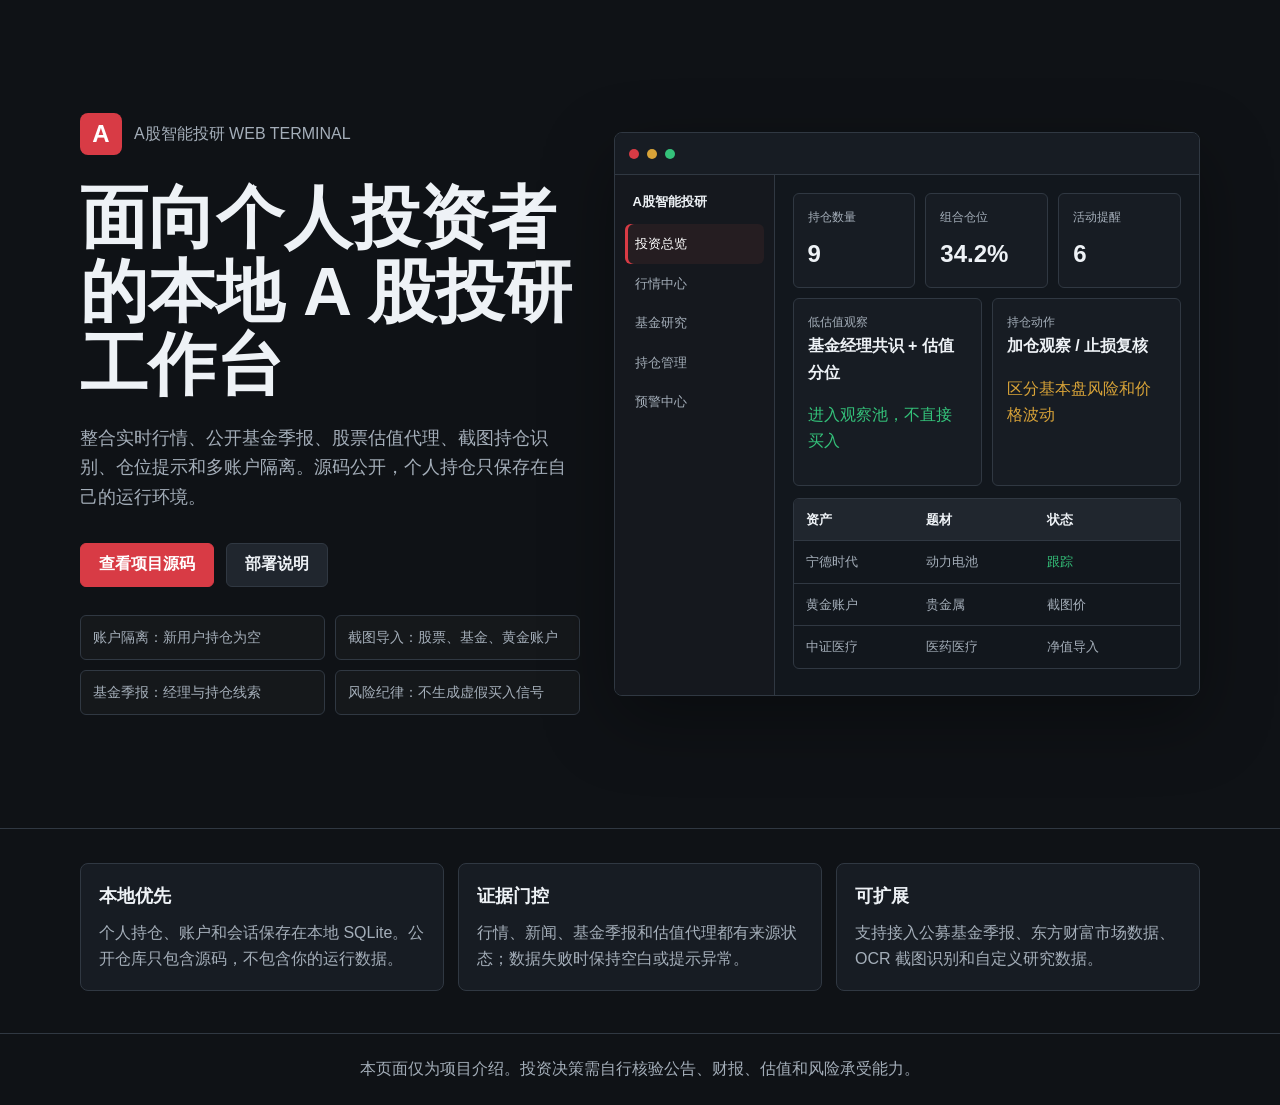
==== docs/index.html @ 87b338d2 "Add public promotion page" ====
<!doctype html>
<html lang="zh-CN">
<head>
  <meta charset="utf-8">
  <meta name="viewport" content="width=device-width,initial-scale=1">
  <meta name="description" content="A股智能投研网页版：行情、基金季报、截图持仓识别、低估值观察和多账户隔离。">
  <title>A股智能投研网页版</title>
  <style>
    :root {
      --bg: #0f1216;
      --panel: #171c23;
      --panel-2: #20262e;
      --line: #303842;
      --text: #eef2f6;
      --muted: #a4aeb9;
      --red: #d83b45;
      --green: #34c27a;
      --blue: #5b9ce6;
      --amber: #d8a338;
    }
    * { box-sizing: border-box; }
    body {
      margin: 0;
      font-family: "Microsoft YaHei", Arial, sans-serif;
      background: var(--bg);
      color: var(--text);
      line-height: 1.65;
    }
    a { color: inherit; }
    .top {
      min-height: 92vh;
      display: grid;
      align-items: center;
      padding: 28px;
    }
    .wrap {
      width: min(1120px, 100%);
      margin: 0 auto;
      display: grid;
      grid-template-columns: 0.92fr 1.08fr;
      gap: 34px;
      align-items: center;
    }
    .brand {
      display: flex;
      gap: 12px;
      align-items: center;
      color: var(--muted);
      margin-bottom: 26px;
    }
    .logo {
      width: 42px;
      height: 42px;
      display: grid;
      place-items: center;
      border-radius: 8px;
      background: var(--red);
      color: #fff;
      font-size: 24px;
      font-weight: 800;
    }
    h1 {
      margin: 0;
      font-size: clamp(34px, 6vw, 68px);
      line-height: 1.08;
      letter-spacing: 0;
    }
    .lead {
      margin: 22px 0 0;
      color: var(--muted);
      font-size: 18px;
      max-width: 640px;
    }
    .actions {
      margin-top: 30px;
      display: flex;
      flex-wrap: wrap;
      gap: 12px;
    }
    .btn {
      display: inline-flex;
      align-items: center;
      justify-content: center;
      min-height: 44px;
      padding: 0 18px;
      border-radius: 6px;
      border: 1px solid var(--line);
      text-decoration: none;
      font-weight: 700;
      background: var(--panel-2);
    }
    .btn.primary {
      border-color: var(--red);
      background: var(--red);
      color: #fff;
    }
    .points {
      margin-top: 28px;
      display: grid;
      grid-template-columns: repeat(2, minmax(0, 1fr));
      gap: 10px;
      color: var(--muted);
      font-size: 14px;
    }
    .points span {
      border: 1px solid var(--line);
      background: rgba(255,255,255,0.025);
      border-radius: 6px;
      padding: 10px 12px;
    }
    .screen {
      border: 1px solid var(--line);
      border-radius: 8px;
      background: #12171d;
      overflow: hidden;
      box-shadow: 0 24px 70px rgba(0,0,0,0.34);
    }
    .bar {
      height: 42px;
      display: flex;
      align-items: center;
      gap: 8px;
      padding: 0 14px;
      border-bottom: 1px solid var(--line);
      background: #171c23;
    }
    .dot { width: 10px; height: 10px; border-radius: 50%; background: var(--red); }
    .dot:nth-child(2) { background: var(--amber); }
    .dot:nth-child(3) { background: var(--green); }
    .dash {
      display: grid;
      grid-template-columns: 160px 1fr;
      min-height: 520px;
    }
    .nav {
      border-right: 1px solid var(--line);
      background: #15181e;
      padding: 16px 10px;
    }
    .nav b {
      display: block;
      margin: 0 8px 12px;
      font-size: 13px;
    }
    .nav span {
      display: block;
      color: var(--muted);
      padding: 9px 10px;
      border-radius: 6px;
      font-size: 13px;
    }
    .nav span.active {
      background: #251d21;
      color: #fff;
      box-shadow: inset 3px 0 0 var(--red);
    }
    .content { padding: 18px; }
    .metrics {
      display: grid;
      grid-template-columns: repeat(3, minmax(0, 1fr));
      gap: 10px;
    }
    .metric, .card {
      border: 1px solid var(--line);
      border-radius: 6px;
      background: var(--panel);
      padding: 14px;
    }
    .metric span, .card small {
      color: var(--muted);
      display: block;
      font-size: 12px;
    }
    .metric b { display: block; margin-top: 6px; font-size: 24px; }
    .grid {
      display: grid;
      grid-template-columns: 1fr 1fr;
      gap: 10px;
      margin-top: 10px;
    }
    .table {
      margin-top: 12px;
      border: 1px solid var(--line);
      border-radius: 6px;
      overflow: hidden;
    }
    .row {
      display: grid;
      grid-template-columns: 1fr 1fr 1fr;
      padding: 10px 12px;
      border-top: 1px solid var(--line);
      color: var(--muted);
      font-size: 13px;
    }
    .row:first-child {
      border-top: 0;
      background: #20262e;
      color: var(--text);
      font-weight: 700;
    }
    .tag { color: var(--green); }
    .risk { color: var(--amber); }
    .section {
      border-top: 1px solid var(--line);
      padding: 34px 28px 42px;
    }
    .section .inner {
      width: min(1120px, 100%);
      margin: 0 auto;
      display: grid;
      grid-template-columns: repeat(3, minmax(0, 1fr));
      gap: 14px;
    }
    .feature {
      border: 1px solid var(--line);
      border-radius: 8px;
      background: var(--panel);
      padding: 18px;
    }
    .feature h2 { margin: 0 0 8px; font-size: 18px; }
    .feature p { margin: 0; color: var(--muted); }
    .footer {
      color: var(--muted);
      text-align: center;
      padding: 22px;
      border-top: 1px solid var(--line);
    }
    @media (max-width: 860px) {
      .top { padding: 18px; }
      .wrap, .section .inner { grid-template-columns: 1fr; }
      .points, .grid, .metrics { grid-template-columns: 1fr; }
      .dash { grid-template-columns: 1fr; }
      .nav { display: none; }
    }
  </style>
</head>
<body>
  <main class="top">
    <div class="wrap">
      <section>
        <div class="brand"><span class="logo">A</span><span>A股智能投研 WEB TERMINAL</span></div>
        <h1>面向个人投资者的本地 A 股投研工作台</h1>
        <p class="lead">整合实时行情、公开基金季报、股票估值代理、截图持仓识别、仓位提示和多账户隔离。源码公开，个人持仓只保存在自己的运行环境。</p>
        <div class="actions">
          <a class="btn primary" href="https://github.com/atlantisjoin-maker/stock" target="_blank" rel="noreferrer">查看项目源码</a>
          <a class="btn" href="https://github.com/atlantisjoin-maker/stock/blob/main/README.md" target="_blank" rel="noreferrer">部署说明</a>
        </div>
        <div class="points">
          <span>账户隔离：新用户持仓为空</span>
          <span>截图导入：股票、基金、黄金账户</span>
          <span>基金季报：经理与持仓线索</span>
          <span>风险纪律：不生成虚假买入信号</span>
        </div>
      </section>

      <section class="screen" aria-label="产品界面预览">
        <div class="bar"><span class="dot"></span><span class="dot"></span><span class="dot"></span></div>
        <div class="dash">
          <aside class="nav">
            <b>A股智能投研</b>
            <span class="active">投资总览</span>
            <span>行情中心</span>
            <span>基金研究</span>
            <span>持仓管理</span>
            <span>预警中心</span>
          </aside>
          <div class="content">
            <div class="metrics">
              <div class="metric"><span>持仓数量</span><b>9</b></div>
              <div class="metric"><span>组合仓位</span><b>34.2%</b></div>
              <div class="metric"><span>活动提醒</span><b>6</b></div>
            </div>
            <div class="grid">
              <div class="card">
                <small>低估值观察</small>
                <b>基金经理共识 + 估值分位</b>
                <p class="tag">进入观察池，不直接买入</p>
              </div>
              <div class="card">
                <small>持仓动作</small>
                <b>加仓观察 / 止损复核</b>
                <p class="risk">区分基本盘风险和价格波动</p>
              </div>
            </div>
            <div class="table">
              <div class="row"><span>资产</span><span>题材</span><span>状态</span></div>
              <div class="row"><span>宁德时代</span><span>动力电池</span><span class="tag">跟踪</span></div>
              <div class="row"><span>黄金账户</span><span>贵金属</span><span>截图价</span></div>
              <div class="row"><span>中证医疗</span><span>医药医疗</span><span>净值导入</span></div>
            </div>
          </div>
        </div>
      </section>
    </div>
  </main>

  <section class="section">
    <div class="inner">
      <article class="feature">
        <h2>本地优先</h2>
        <p>个人持仓、账户和会话保存在本地 SQLite。公开仓库只包含源码，不包含你的运行数据。</p>
      </article>
      <article class="feature">
        <h2>证据门控</h2>
        <p>行情、新闻、基金季报和估值代理都有来源状态；数据失败时保持空白或提示异常。</p>
      </article>
      <article class="feature">
        <h2>可扩展</h2>
        <p>支持接入公募基金季报、东方财富市场数据、OCR 截图识别和自定义研究数据。</p>
      </article>
    </div>
  </section>

  <footer class="footer">
    本页面仅为项目介绍。投资决策需自行核验公告、财报、估值和风险承受能力。
  </footer>
</body>
</html>
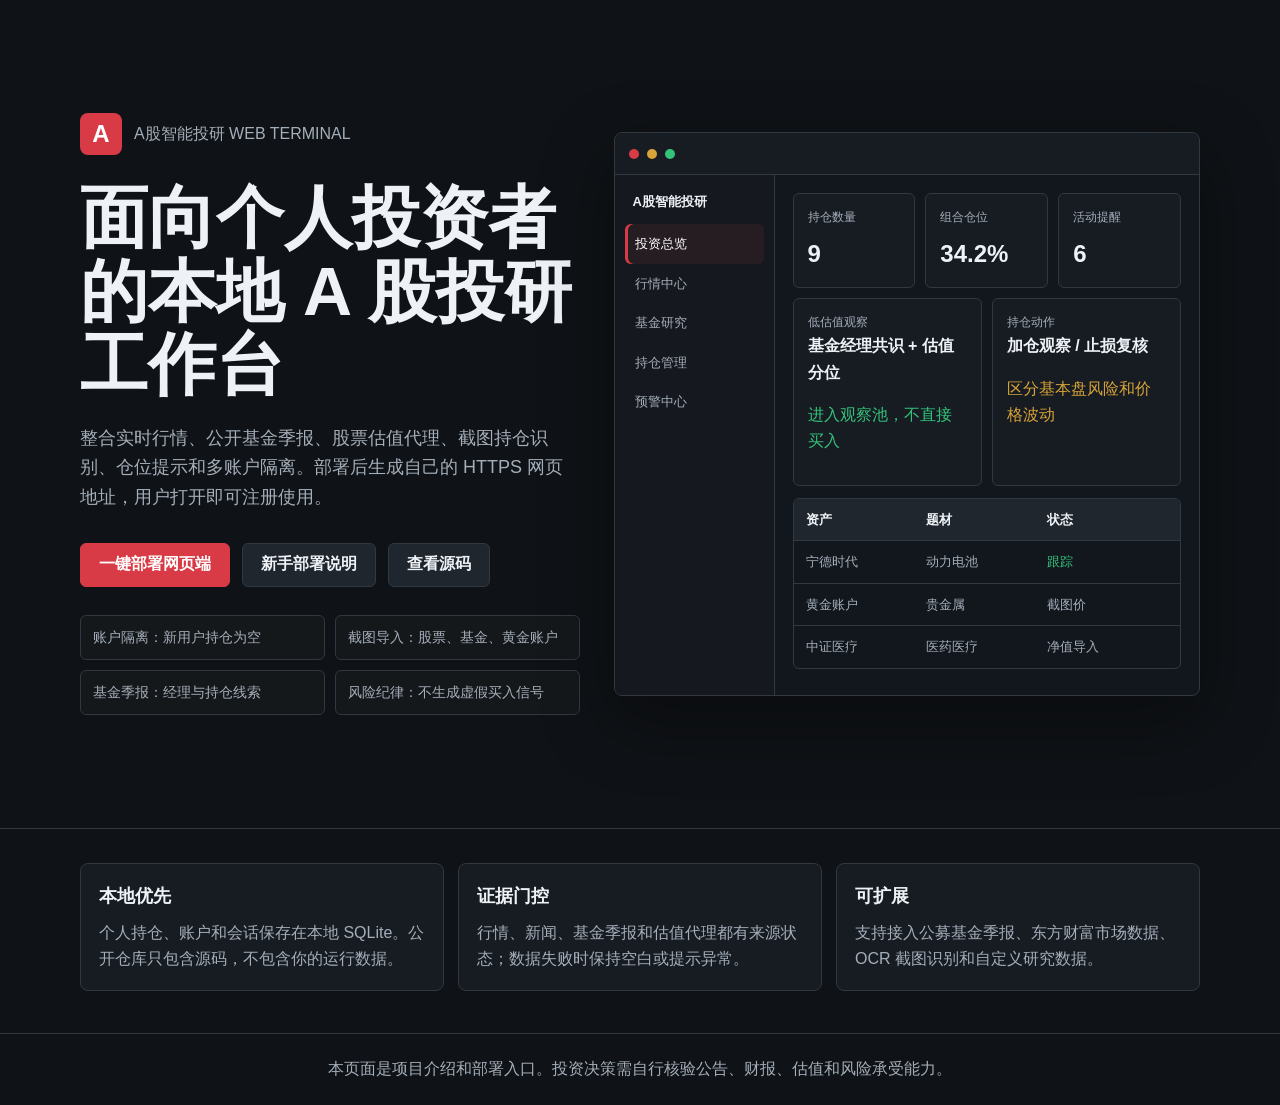
==== commit 154d1bef: "Add one-click web deployment support" ====
--- a/docs/index.html
+++ b/docs/index.html
@@ -240,10 +240,11 @@
       <section>
         <div class="brand"><span class="logo">A</span><span>A股智能投研 WEB TERMINAL</span></div>
         <h1>面向个人投资者的本地 A 股投研工作台</h1>
-        <p class="lead">整合实时行情、公开基金季报、股票估值代理、截图持仓识别、仓位提示和多账户隔离。源码公开，个人持仓只保存在自己的运行环境。</p>
+        <p class="lead">整合实时行情、公开基金季报、股票估值代理、截图持仓识别、仓位提示和多账户隔离。部署后生成自己的 HTTPS 网页地址，用户打开即可注册使用。</p>
         <div class="actions">
-          <a class="btn primary" href="https://github.com/atlantisjoin-maker/stock" target="_blank" rel="noreferrer">查看项目源码</a>
-          <a class="btn" href="https://github.com/atlantisjoin-maker/stock/blob/main/README.md" target="_blank" rel="noreferrer">部署说明</a>
+          <a class="btn primary" href="https://render.com/deploy?repo=https://github.com/atlantisjoin-maker/stock" target="_blank" rel="noreferrer">一键部署网页端</a>
+          <a class="btn" href="https://github.com/atlantisjoin-maker/stock/blob/main/docs/DEPLOYMENT.md" target="_blank" rel="noreferrer">新手部署说明</a>
+          <a class="btn" href="https://github.com/atlantisjoin-maker/stock" target="_blank" rel="noreferrer">查看源码</a>
         </div>
         <div class="points">
           <span>账户隔离：新用户持仓为空</span>
@@ -312,7 +313,7 @@
   </section>
 
   <footer class="footer">
-    本页面仅为项目介绍。投资决策需自行核验公告、财报、估值和风险承受能力。
+    本页面是项目介绍和部署入口。投资决策需自行核验公告、财报、估值和风险承受能力。
   </footer>
 </body>
 </html>
